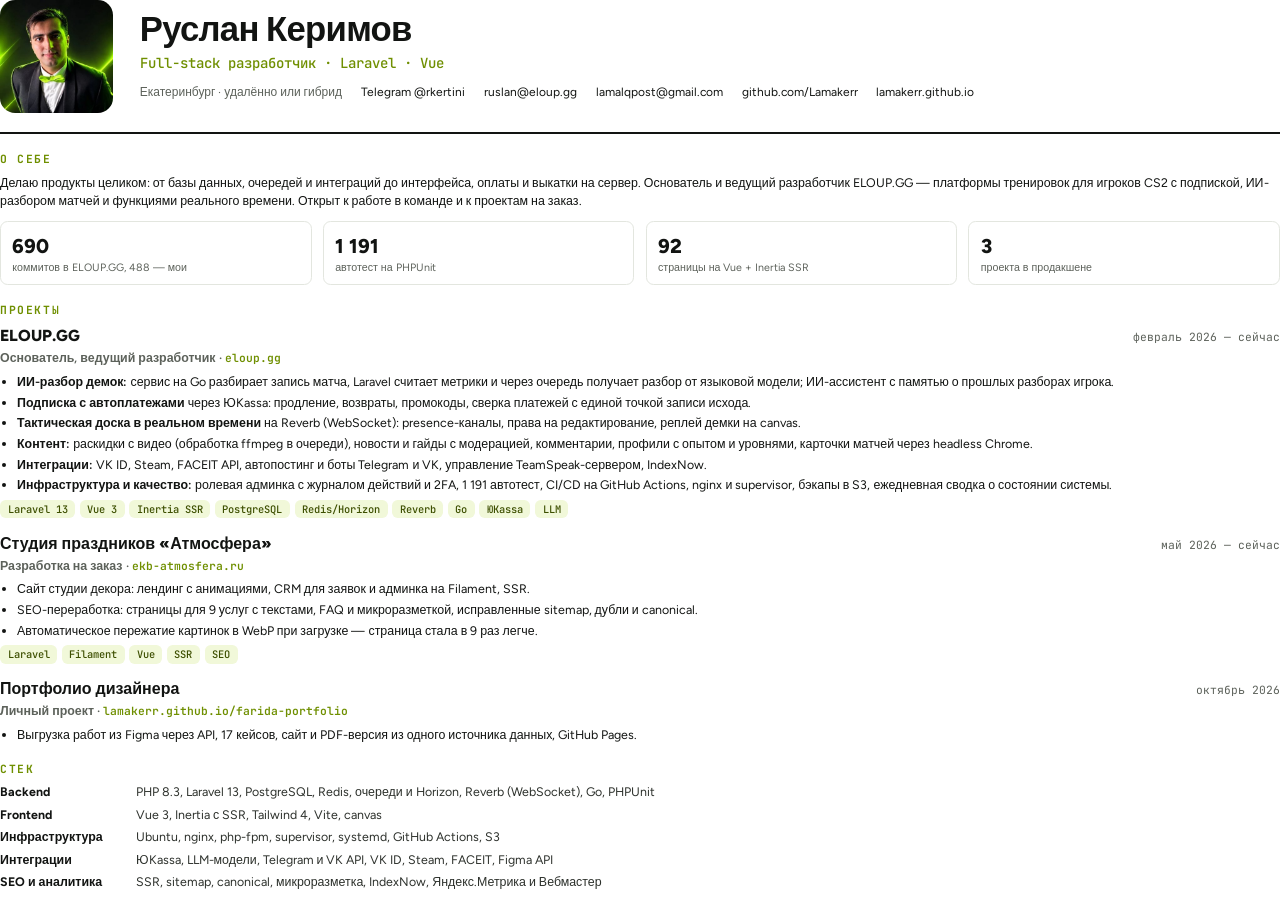
==== cv.html @ 3e36f196 "Сайт-резюме Руслана Керимова и PDF" ====
<!doctype html>
<html lang="ru">
<head>
  <meta charset="utf-8">
  <title>Руслан Керимов — резюме</title>
  <!-- Исходник cv.pdf: python tools/build-pdf.py <chrome-headless-shell.exe> -->
  <link href="https://fonts.googleapis.com/css2?family=Figtree:wght@400;500;600;700;800&family=JetBrains+Mono:wght@400;500&display=swap&subset=cyrillic" rel="stylesheet">
  <style>
    @page { size: A4; margin: 8mm 14mm; }
    :root { --ink: #121412; --muted: #5d625b; --line: #e3e6df; --accent: #6f8f00; --chip: #f1f8d9; }
    * { box-sizing: border-box; margin: 0; padding: 0; }
    body { font: 400 9.3pt/1.45 'Figtree', sans-serif; color: var(--ink); -webkit-print-color-adjust: exact; print-color-adjust: exact; }
    .mono { font-family: 'JetBrains Mono', monospace; }
    header { display: grid; grid-template-columns: 30mm 1fr; gap: 7mm; align-items: center; padding-bottom: 5mm; border-bottom: 2px solid var(--ink); }
    header img { width: 30mm; height: 30mm; object-fit: cover; border-radius: 4mm; }
    header .noimg { width: 30mm; height: 30mm; border-radius: 4mm; background: #0b0c0b; color: #ccff00; display: grid; place-items: center; font: 800 26pt 'Figtree'; }
    h1 { font-size: 26pt; font-weight: 800; letter-spacing: -.02em; line-height: 1; }
    .role { font: 500 10.5pt 'JetBrains Mono', monospace; color: var(--accent); margin: 2mm 0 3mm; }
    .contacts { display: flex; flex-wrap: wrap; gap: 1mm 5mm; font-size: 9pt; color: var(--muted); }
    .contacts a { color: var(--ink); text-decoration: none; }
    h2 { font: 700 8.5pt 'JetBrains Mono', monospace; text-transform: uppercase; letter-spacing: .14em; color: var(--accent); margin: 4.5mm 0 2mm; break-after: avoid; }
    p { margin-bottom: 2mm; }
    .job { margin-bottom: 3.5mm; break-inside: avoid; }
    .job__head { display: flex; justify-content: space-between; gap: 4mm; align-items: baseline; }
    .job h3 { font-size: 12pt; font-weight: 800; }
    .job__when { font: 400 8.5pt 'JetBrains Mono', monospace; color: var(--muted); white-space: nowrap; }
    .job__role { font-weight: 600; color: var(--muted); margin: .5mm 0 1.5mm; }
    ul { padding-left: 4.5mm; }
    li { margin-bottom: .7mm; }
    li b { font-weight: 600; }
    .chips { display: flex; flex-wrap: wrap; gap: 1.2mm; margin-top: 1.5mm; }
    .chips span { font: 500 7.8pt 'JetBrains Mono', monospace; background: var(--chip); color: #3d4f00; padding: .6mm 2mm; border-radius: 1.5mm; }
    .stack { display: grid; grid-template-columns: 32mm 1fr; gap: 1.2mm 4mm; }
    .stack dt { font-weight: 700; }
    .stack dd { color: #2d312c; }
    .numbers { display: grid; grid-template-columns: repeat(4, 1fr); gap: 3mm; margin: 3mm 0 0; }
    .numbers div { border: 1px solid var(--line); border-radius: 2mm; padding: 2.5mm 3mm; }
    .numbers b { display: block; font-size: 15pt; font-weight: 800; }
    .numbers span { font-size: 8pt; color: var(--muted); line-height: 1.3; display: block; }
    a.url { color: var(--accent); text-decoration: none; font-family: 'JetBrains Mono', monospace; font-size: 8.5pt; }
  </style>
</head>
<body>
  <header>
    <img src="img/photo-cv.jpg" alt="" onerror="this.outerHTML='<div class=noimg>RK</div>'">
    <div>
      <h1>Руслан Керимов</h1>
      <p class="role">Full-stack разработчик · Laravel · Vue</p>
      <div class="contacts">
        <span>Екатеринбург · удалённо или гибрид</span>
        <a href="https://t.me/rkertini">Telegram @rkertini</a>
        <a href="mailto:ruslan@eloup.gg">ruslan@eloup.gg</a>
        <a href="mailto:lamalqpost@gmail.com">lamalqpost@gmail.com</a>
        <a href="https://github.com/Lamakerr">github.com/Lamakerr</a>
        <a href="https://lamakerr.github.io/">lamakerr.github.io</a>
      </div>
    </div>
  </header>

  <h2>О себе</h2>
  <p>Делаю продукты целиком: от базы данных, очередей и интеграций до интерфейса, оплаты и выкатки на сервер. Основатель и ведущий разработчик ELOUP.GG — платформы тренировок для игроков CS2 с подпиской, ИИ-разбором матчей и функциями реального времени. Открыт к работе в команде и к проектам на заказ.</p>
  <div class="numbers">
    <div><b>690</b><span>коммитов в ELOUP.GG, 488 — мои</span></div>
    <div><b>1 191</b><span>автотест на PHPUnit</span></div>
    <div><b>92</b><span>страницы на Vue + Inertia SSR</span></div>
    <div><b>3</b><span>проекта в продакшене</span></div>
  </div>

  <h2>Проекты</h2>
  <div class="job">
    <div class="job__head"><h3>ELOUP.GG</h3><span class="job__when">февраль 2026 — сейчас</span></div>
    <p class="job__role">Основатель, ведущий разработчик · <a class="url" href="https://eloup.gg">eloup.gg</a></p>
    <ul>
      <li><b>ИИ-разбор демок:</b> сервис на Go разбирает запись матча, Laravel считает метрики и через очередь получает разбор от языковой модели; ИИ-ассистент с памятью о прошлых разборах игрока.</li>
      <li><b>Подписка с автоплатежами</b> через ЮKassa: продление, возвраты, промокоды, сверка платежей с единой точкой записи исхода.</li>
      <li><b>Тактическая доска в реальном времени</b> на Reverb (WebSocket): presence-каналы, права на редактирование, реплей демки на canvas.</li>
      <li><b>Контент:</b> раскидки с видео (обработка ffmpeg в очереди), новости и гайды с модерацией, комментарии, профили с опытом и уровнями, карточки матчей через headless Chrome.</li>
      <li><b>Интеграции:</b> VK ID, Steam, FACEIT API, автопостинг и боты Telegram и VK, управление TeamSpeak-сервером, IndexNow.</li>
      <li><b>Инфраструктура и качество:</b> ролевая админка с журналом действий и 2FA, 1 191 автотест, CI/CD на GitHub Actions, nginx и supervisor, бэкапы в S3, ежедневная сводка о состоянии системы.</li>
    </ul>
    <div class="chips"><span>Laravel 13</span><span>Vue 3</span><span>Inertia SSR</span><span>PostgreSQL</span><span>Redis/Horizon</span><span>Reverb</span><span>Go</span><span>ЮKassa</span><span>LLM</span></div>
  </div>

  <div class="job">
    <div class="job__head"><h3>Студия праздников «Атмосфера»</h3><span class="job__when">май 2026 — сейчас</span></div>
    <p class="job__role">Разработка на заказ · <a class="url" href="https://ekb-atmosfera.ru">ekb-atmosfera.ru</a></p>
    <ul>
      <li>Сайт студии декора: лендинг с анимациями, CRM для заявок и админка на Filament, SSR.</li>
      <li>SEO-переработка: страницы для 9 услуг с текстами, FAQ и микроразметкой, исправленные sitemap, дубли и canonical.</li>
      <li>Автоматическое пережатие картинок в WebP при загрузке — страница стала в 9 раз легче.</li>
    </ul>
    <div class="chips"><span>Laravel</span><span>Filament</span><span>Vue</span><span>SSR</span><span>SEO</span></div>
  </div>

  <div class="job">
    <div class="job__head"><h3>Портфолио дизайнера</h3><span class="job__when">октябрь 2026</span></div>
    <p class="job__role">Личный проект · <a class="url" href="https://lamakerr.github.io/farida-portfolio/">lamakerr.github.io/farida-portfolio</a></p>
    <ul>
      <li>Выгрузка работ из Figma через API, 17 кейсов, сайт и PDF-версия из одного источника данных, GitHub Pages.</li>
    </ul>
  </div>

  <h2>Стек</h2>
  <dl class="stack">
    <dt>Backend</dt><dd>PHP 8.3, Laravel 13, PostgreSQL, Redis, очереди и Horizon, Reverb (WebSocket), Go, PHPUnit</dd>
    <dt>Frontend</dt><dd>Vue 3, Inertia с SSR, Tailwind 4, Vite, canvas</dd>
    <dt>Инфраструктура</dt><dd>Ubuntu, nginx, php-fpm, supervisor, systemd, GitHub Actions, S3</dd>
    <dt>Интеграции</dt><dd>ЮKassa, LLM-модели, Telegram и VK API, VK ID, Steam, FACEIT, Figma API</dd>
    <dt>SEO и аналитика</dt><dd>SSR, sitemap, canonical, микроразметка, IndexNow, Яндекс.Метрика и Вебмастер</dd>
  </dl>
</body>
</html>
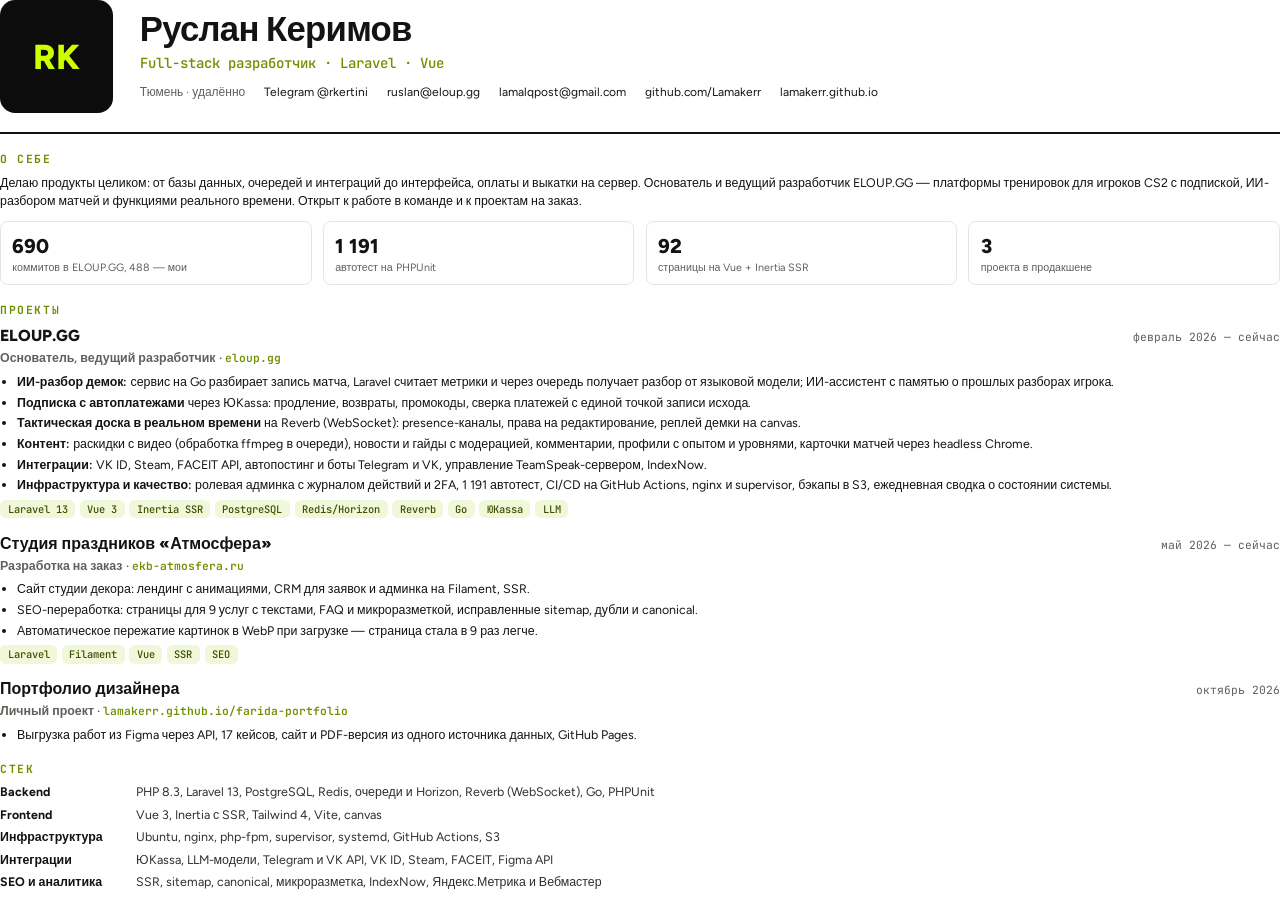
==== commit 945d376c: "Терминал вместо фото, спокойный фон, Тюмень" ====
--- a/cv.html
+++ b/cv.html
@@ -42,12 +42,12 @@
 </head>
 <body>
   <header>
-    <img src="img/photo-cv.jpg" alt="" onerror="this.outerHTML='<div class=noimg>RK</div>'">
+    <div class="noimg">RK</div>
     <div>
       <h1>Руслан Керимов</h1>
       <p class="role">Full-stack разработчик · Laravel · Vue</p>
       <div class="contacts">
-        <span>Екатеринбург · удалённо или гибрид</span>
+        <span>Тюмень · удалённо</span>
         <a href="https://t.me/rkertini">Telegram @rkertini</a>
         <a href="mailto:ruslan@eloup.gg">ruslan@eloup.gg</a>
         <a href="mailto:lamalqpost@gmail.com">lamalqpost@gmail.com</a>
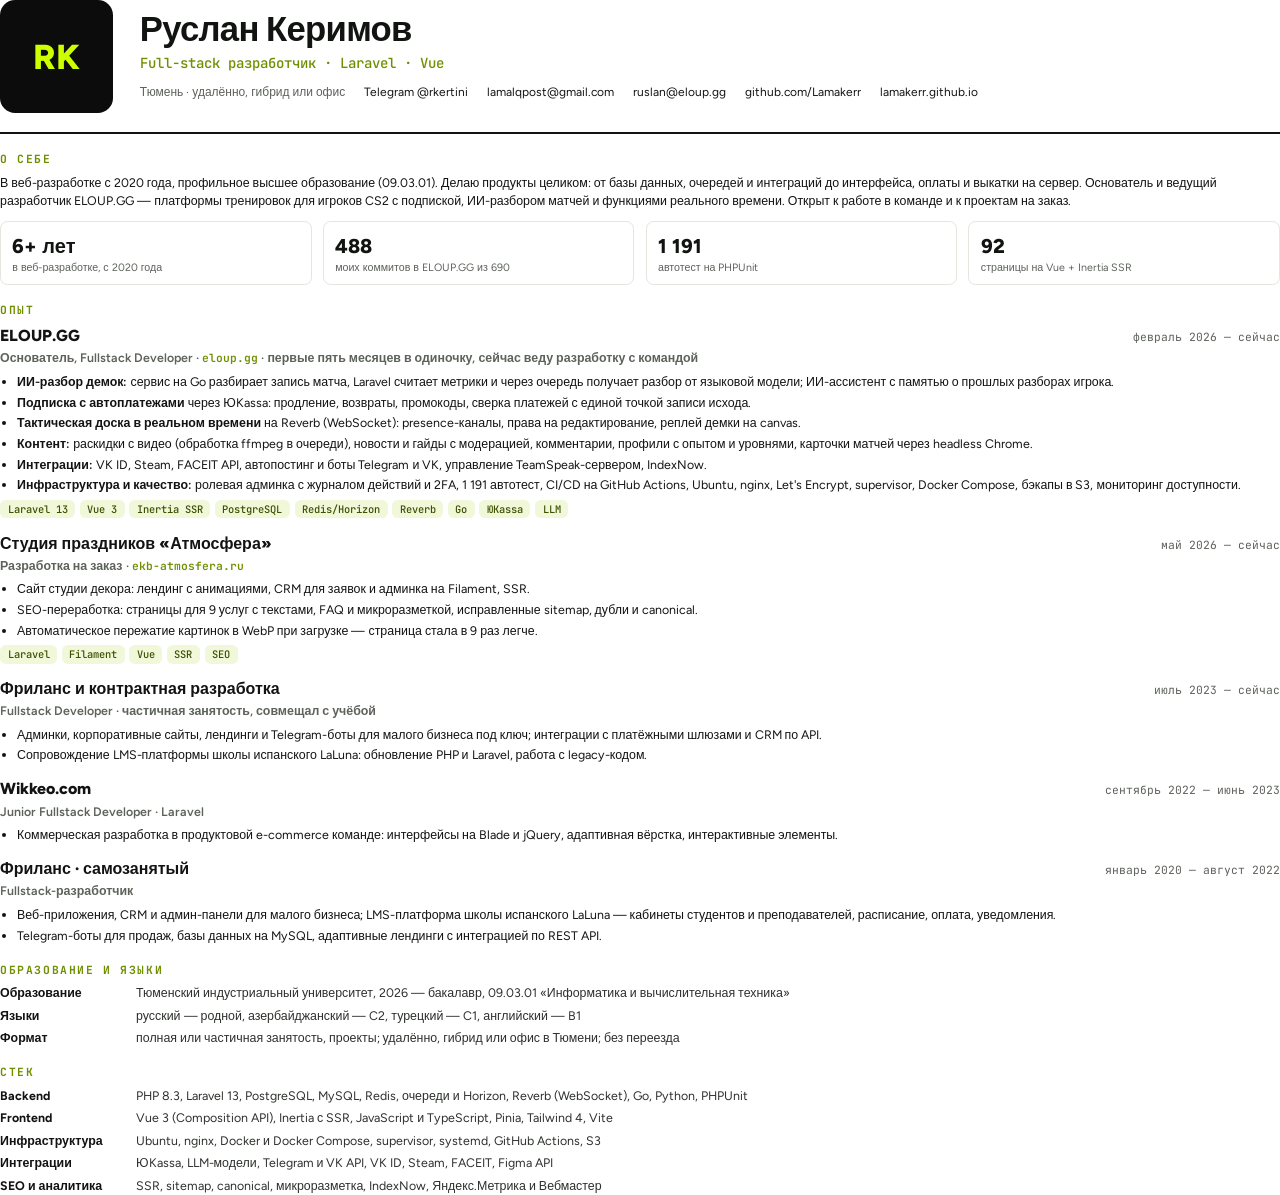
==== commit 9e44f020: "Опыт с 2020 года, образование, языки и формат работы" ====
--- a/cv.html
+++ b/cv.html
@@ -47,10 +47,10 @@
       <h1>Руслан Керимов</h1>
       <p class="role">Full-stack разработчик · Laravel · Vue</p>
       <div class="contacts">
-        <span>Тюмень · удалённо</span>
+        <span>Тюмень · удалённо, гибрид или офис</span>
         <a href="https://t.me/rkertini">Telegram @rkertini</a>
+        <a href="mailto:lamalqpost@gmail.com">lamalqpost@gmail.com</a>
         <a href="mailto:ruslan@eloup.gg">ruslan@eloup.gg</a>
-        <a href="mailto:lamalqpost@gmail.com">lamalqpost@gmail.com</a>
         <a href="https://github.com/Lamakerr">github.com/Lamakerr</a>
         <a href="https://lamakerr.github.io/">lamakerr.github.io</a>
       </div>
@@ -58,25 +58,25 @@
   </header>
 
   <h2>О себе</h2>
-  <p>Делаю продукты целиком: от базы данных, очередей и интеграций до интерфейса, оплаты и выкатки на сервер. Основатель и ведущий разработчик ELOUP.GG — платформы тренировок для игроков CS2 с подпиской, ИИ-разбором матчей и функциями реального времени. Открыт к работе в команде и к проектам на заказ.</p>
+  <p>В веб-разработке с 2020 года, профильное высшее образование (09.03.01). Делаю продукты целиком: от базы данных, очередей и интеграций до интерфейса, оплаты и выкатки на сервер. Основатель и ведущий разработчик ELOUP.GG — платформы тренировок для игроков CS2 с подпиской, ИИ-разбором матчей и функциями реального времени. Открыт к работе в команде и к проектам на заказ.</p>
   <div class="numbers">
-    <div><b>690</b><span>коммитов в ELOUP.GG, 488 — мои</span></div>
+    <div><b>6+ лет</b><span>в веб-разработке, с 2020 года</span></div>
+    <div><b>488</b><span>моих коммитов в ELOUP.GG из 690</span></div>
     <div><b>1 191</b><span>автотест на PHPUnit</span></div>
     <div><b>92</b><span>страницы на Vue + Inertia SSR</span></div>
-    <div><b>3</b><span>проекта в продакшене</span></div>
   </div>
 
-  <h2>Проекты</h2>
+  <h2>Опыт</h2>
   <div class="job">
     <div class="job__head"><h3>ELOUP.GG</h3><span class="job__when">февраль 2026 — сейчас</span></div>
-    <p class="job__role">Основатель, ведущий разработчик · <a class="url" href="https://eloup.gg">eloup.gg</a></p>
+    <p class="job__role">Основатель, Fullstack Developer · <a class="url" href="https://eloup.gg">eloup.gg</a> · первые пять месяцев в одиночку, сейчас веду разработку с командой</p>
     <ul>
       <li><b>ИИ-разбор демок:</b> сервис на Go разбирает запись матча, Laravel считает метрики и через очередь получает разбор от языковой модели; ИИ-ассистент с памятью о прошлых разборах игрока.</li>
       <li><b>Подписка с автоплатежами</b> через ЮKassa: продление, возвраты, промокоды, сверка платежей с единой точкой записи исхода.</li>
       <li><b>Тактическая доска в реальном времени</b> на Reverb (WebSocket): presence-каналы, права на редактирование, реплей демки на canvas.</li>
       <li><b>Контент:</b> раскидки с видео (обработка ffmpeg в очереди), новости и гайды с модерацией, комментарии, профили с опытом и уровнями, карточки матчей через headless Chrome.</li>
       <li><b>Интеграции:</b> VK ID, Steam, FACEIT API, автопостинг и боты Telegram и VK, управление TeamSpeak-сервером, IndexNow.</li>
-      <li><b>Инфраструктура и качество:</b> ролевая админка с журналом действий и 2FA, 1 191 автотест, CI/CD на GitHub Actions, nginx и supervisor, бэкапы в S3, ежедневная сводка о состоянии системы.</li>
+      <li><b>Инфраструктура и качество:</b> ролевая админка с журналом действий и 2FA, 1 191 автотест, CI/CD на GitHub Actions, Ubuntu, nginx, Let's Encrypt, supervisor, Docker Compose, бэкапы в S3, мониторинг доступности.</li>
     </ul>
     <div class="chips"><span>Laravel 13</span><span>Vue 3</span><span>Inertia SSR</span><span>PostgreSQL</span><span>Redis/Horizon</span><span>Reverb</span><span>Go</span><span>ЮKassa</span><span>LLM</span></div>
   </div>
@@ -93,18 +93,43 @@
   </div>
 
   <div class="job">
-    <div class="job__head"><h3>Портфолио дизайнера</h3><span class="job__when">октябрь 2026</span></div>
-    <p class="job__role">Личный проект · <a class="url" href="https://lamakerr.github.io/farida-portfolio/">lamakerr.github.io/farida-portfolio</a></p>
+    <div class="job__head"><h3>Фриланс и контрактная разработка</h3><span class="job__when">июль 2023 — сейчас</span></div>
+    <p class="job__role">Fullstack Developer · частичная занятость, совмещал с учёбой</p>
     <ul>
-      <li>Выгрузка работ из Figma через API, 17 кейсов, сайт и PDF-версия из одного источника данных, GitHub Pages.</li>
+      <li>Админки, корпоративные сайты, лендинги и Telegram-боты для малого бизнеса под ключ; интеграции с платёжными шлюзами и CRM по API.</li>
+      <li>Сопровождение LMS-платформы школы испанского LaLuna: обновление PHP и Laravel, работа с legacy-кодом.</li>
     </ul>
   </div>
 
+  <div class="job">
+    <div class="job__head"><h3>Wikkeo.com</h3><span class="job__when">сентябрь 2022 — июнь 2023</span></div>
+    <p class="job__role">Junior Fullstack Developer · Laravel</p>
+    <ul>
+      <li>Коммерческая разработка в продуктовой e-commerce команде: интерфейсы на Blade и jQuery, адаптивная вёрстка, интерактивные элементы.</li>
+    </ul>
+  </div>
+
+  <div class="job">
+    <div class="job__head"><h3>Фриланс · самозанятый</h3><span class="job__when">январь 2020 — август 2022</span></div>
+    <p class="job__role">Fullstack-разработчик</p>
+    <ul>
+      <li>Веб-приложения, CRM и админ-панели для малого бизнеса; LMS-платформа школы испанского LaLuna — кабинеты студентов и преподавателей, расписание, оплата, уведомления.</li>
+      <li>Telegram-боты для продаж, базы данных на MySQL, адаптивные лендинги с интеграцией по REST API.</li>
+    </ul>
+  </div>
+
+  <h2>Образование и языки</h2>
+  <dl class="stack">
+    <dt>Образование</dt><dd>Тюменский индустриальный университет, 2026 — бакалавр, 09.03.01 «Информатика и вычислительная техника»</dd>
+    <dt>Языки</dt><dd>русский — родной, азербайджанский — C2, турецкий — C1, английский — B1</dd>
+    <dt>Формат</dt><dd>полная или частичная занятость, проекты; удалённо, гибрид или офис в Тюмени; без переезда</dd>
+  </dl>
+
   <h2>Стек</h2>
   <dl class="stack">
-    <dt>Backend</dt><dd>PHP 8.3, Laravel 13, PostgreSQL, Redis, очереди и Horizon, Reverb (WebSocket), Go, PHPUnit</dd>
-    <dt>Frontend</dt><dd>Vue 3, Inertia с SSR, Tailwind 4, Vite, canvas</dd>
-    <dt>Инфраструктура</dt><dd>Ubuntu, nginx, php-fpm, supervisor, systemd, GitHub Actions, S3</dd>
+    <dt>Backend</dt><dd>PHP 8.3, Laravel 13, PostgreSQL, MySQL, Redis, очереди и Horizon, Reverb (WebSocket), Go, Python, PHPUnit</dd>
+    <dt>Frontend</dt><dd>Vue 3 (Composition API), Inertia с SSR, JavaScript и TypeScript, Pinia, Tailwind 4, Vite</dd>
+    <dt>Инфраструктура</dt><dd>Ubuntu, nginx, Docker и Docker Compose, supervisor, systemd, GitHub Actions, S3</dd>
     <dt>Интеграции</dt><dd>ЮKassa, LLM-модели, Telegram и VK API, VK ID, Steam, FACEIT, Figma API</dd>
     <dt>SEO и аналитика</dt><dd>SSR, sitemap, canonical, микроразметка, IndexNow, Яндекс.Метрика и Вебмастер</dd>
   </dl>
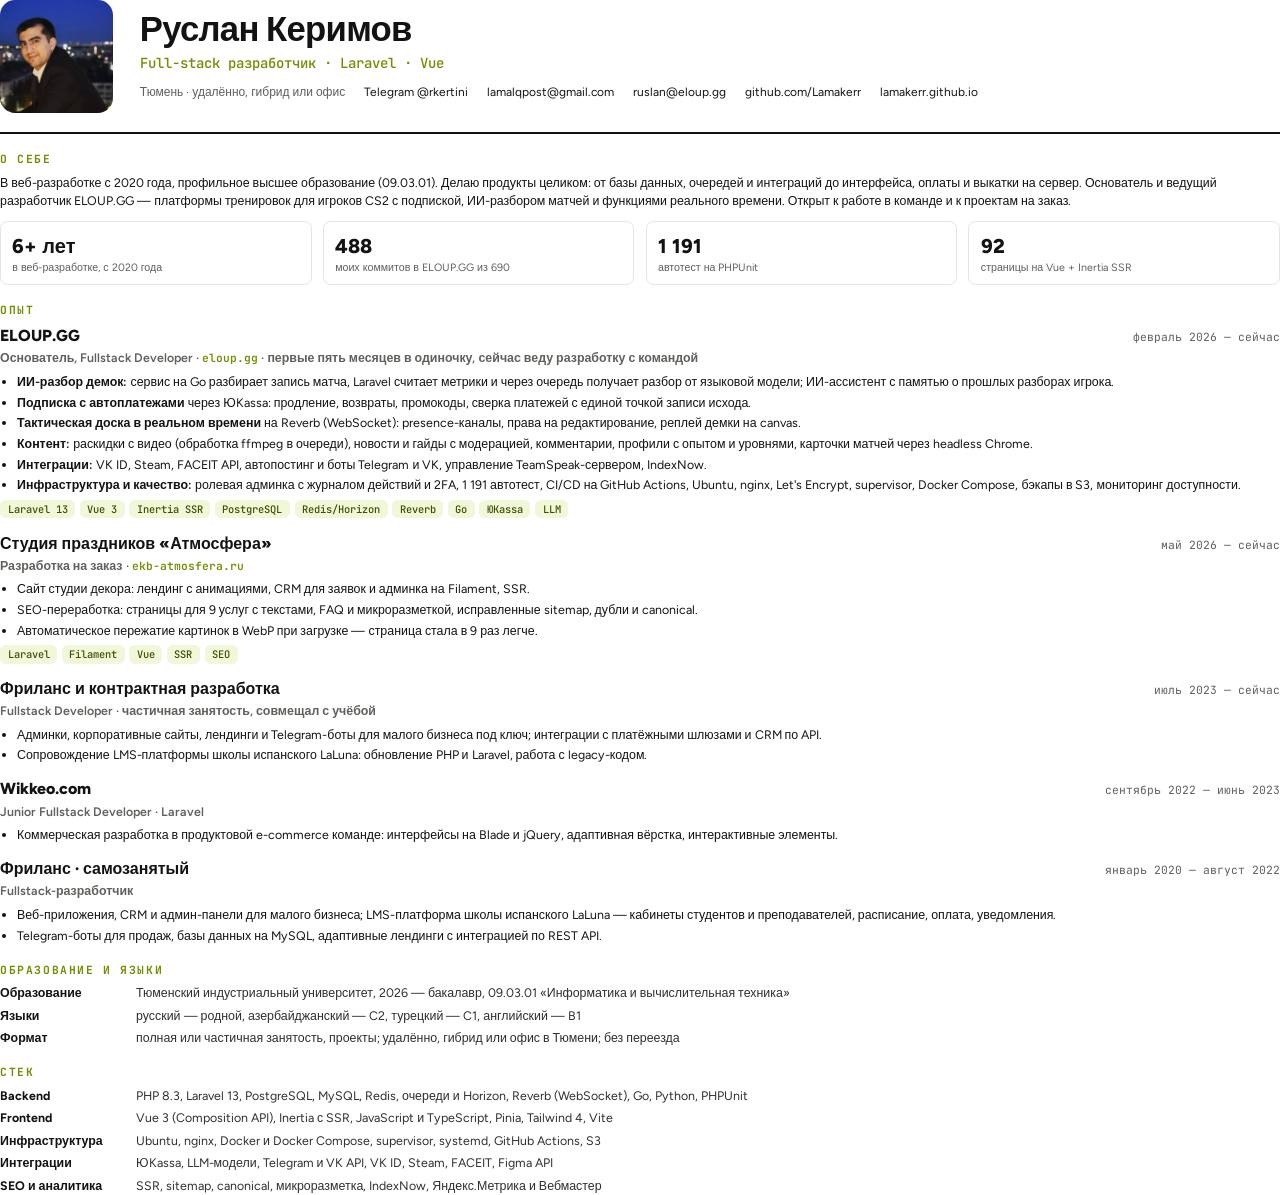
==== commit 7b6ee500: "Новое фото на первом экране и в PDF, терминал — в разделе «Стек»" ====
--- a/cv.html
+++ b/cv.html
@@ -42,7 +42,7 @@
 </head>
 <body>
   <header>
-    <div class="noimg">RK</div>
+    <img src="img/photo-cv.jpg" alt="">
     <div>
       <h1>Руслан Керимов</h1>
       <p class="role">Full-stack разработчик · Laravel · Vue</p>
